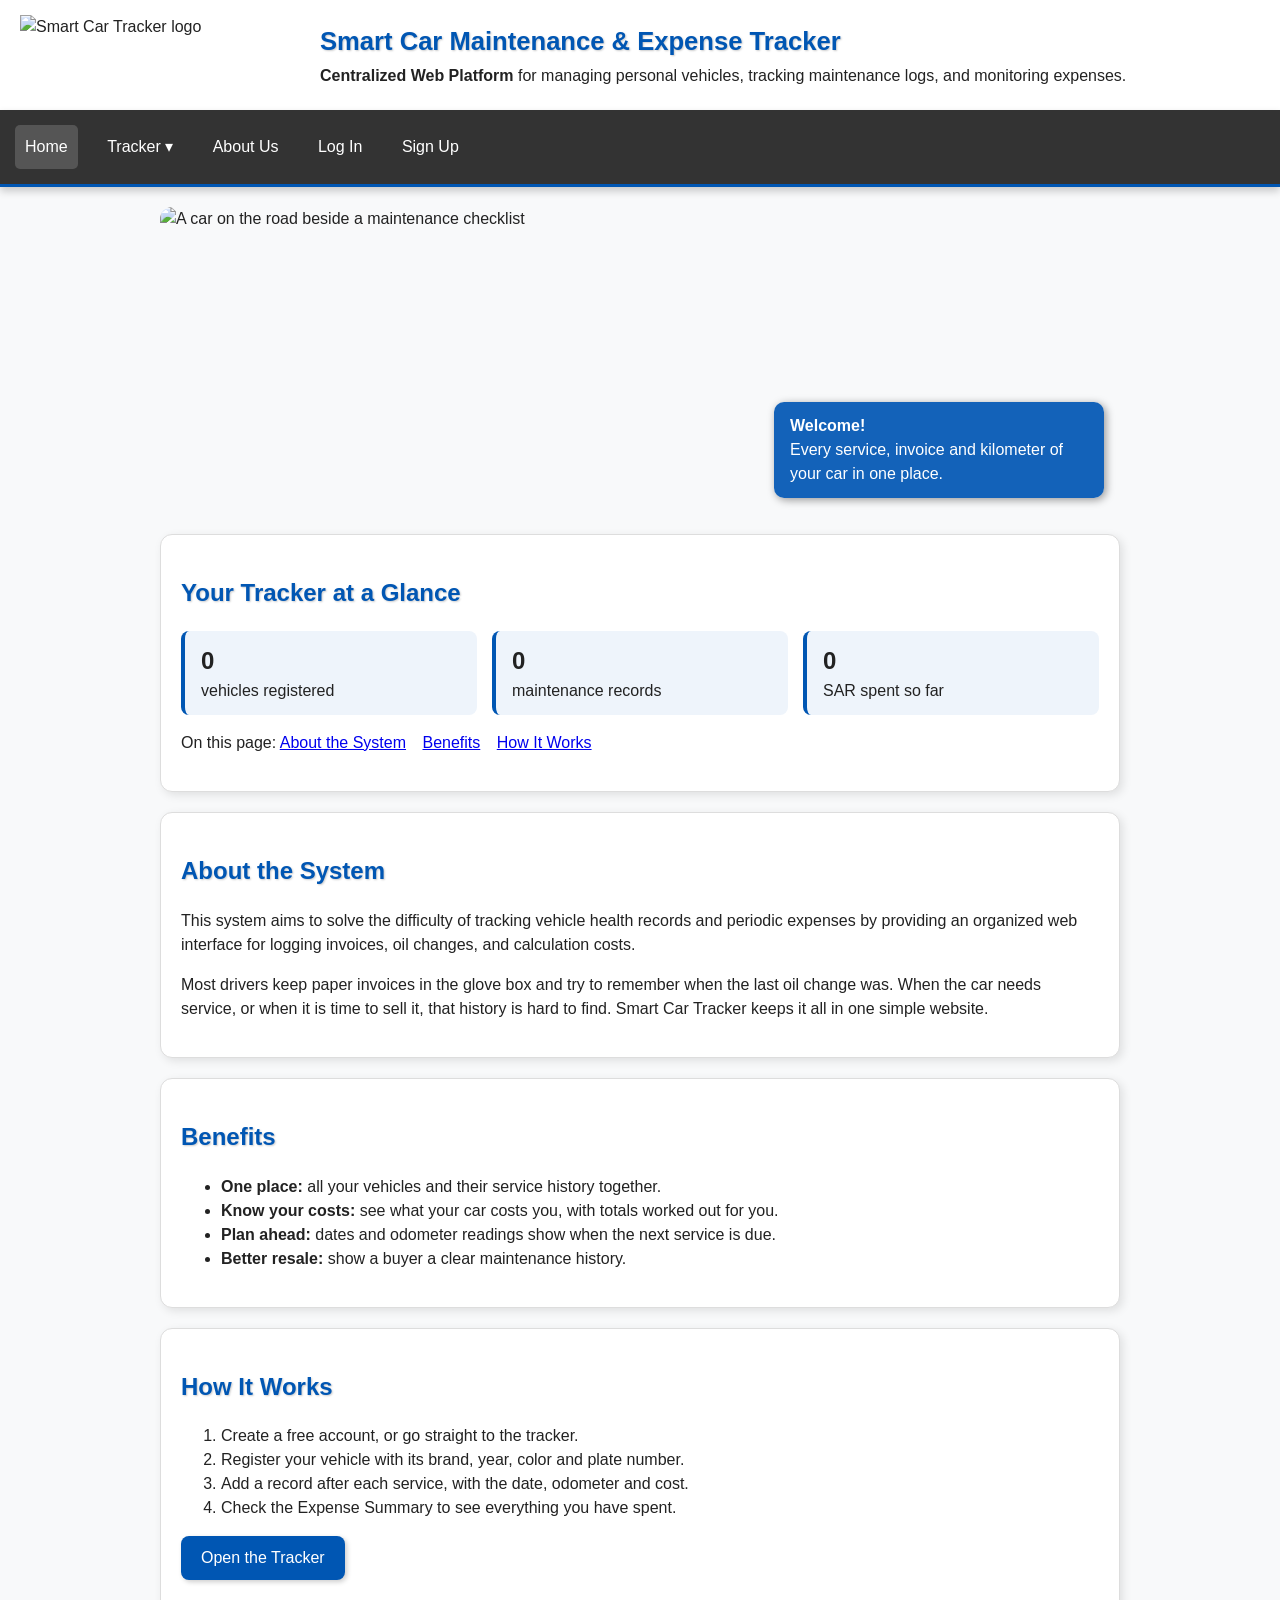
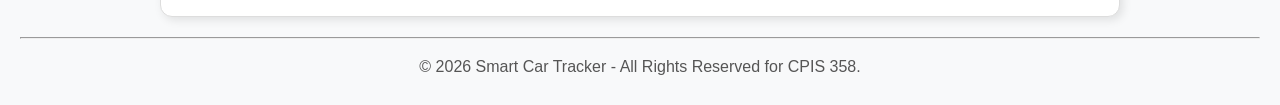
==== index.html @ 259e94d5 "Add files via upload" ====
<!DOCTYPE html>
<html lang="en" dir="ltr">
<head>
    <meta charset="UTF-8">
    <meta name="viewport" content="width=device-width, initial-scale=1.0">
    <meta name="description" content="Smart Car Maintenance &amp; Expense Tracker - CPIS 358 Project">
    <title>Home | Smart Car Maintenance &amp; Expense Tracker</title>
    <link rel="icon" href="images/logo.svg" type="image/svg+xml">
    <link rel="stylesheet" href="css.css">
    <style>
        .page-links a {
            margin-right: 12px;
        }

        .cta {
            background-color: #0056b3;
            border-radius: 8px;
            box-shadow: 2px 2px 5px rgba(0,0,0,0.2);
            color: white;
            display: inline-block;
            padding: 10px 20px;
            text-decoration: none;
        }
    </style>
</head>
<body>

    <header class="site-header">
        <img src="images/logo.svg" alt="Smart Car Tracker logo" width="260" height="80" usemap="#logo-map">
        <map name="logo-map">
            <area shape="rect" coords="0,0,260,80" href="about.html" alt="About us">
        </map>
        <div>
            <h1 class="highlight-title">Smart Car Maintenance &amp; Expense Tracker</h1>
            <p><strong>Centralized Web Platform</strong> for managing personal vehicles, tracking maintenance logs, and monitoring expenses.</p>
        </div>
    </header>

    <nav aria-label="Main menu">
        <ul class="menu">
            <li><a href="index.html">Home</a></li>
            <li class="has-sub">
                <a href="tracker.html">Tracker &#9662;</a>
                <ul class="submenu">
                    <li><a href="tracker.html#add-vehicle">Register New Vehicle</a></li>
                    <li><a href="tracker.html#add-maintenance">Add Maintenance Record</a></li>
                    <li><a href="tracker.html#expenses">Expense Summary</a></li>
                </ul>
            </li>
            <li><a href="about.html">About Us</a></li>
            <li class="guest-only"><a href="login.html">Log In</a></li>
            <li class="guest-only"><a href="signup.html">Sign Up</a></li>
            <li class="user-only" hidden><span class="user-name" id="user-name"></span></li>
            <li class="user-only" hidden><button type="button" class="link-button" id="logout">Log Out</button></li>
        </ul>
    </nav>

    <main>
        <div class="hero">
            <img src="images/hero.svg" alt="A car on the road beside a maintenance checklist" width="1000" height="320">
            <p class="hero-badge" style="margin: 0;"><strong id="greeting">Welcome!</strong><br>Every service, invoice and kilometer of your car in one place.</p>
        </div>

        <section>
            <h2 class="highlight-title">Your Tracker at a Glance</h2>
            <ul class="stats">
                <li><strong id="stat-vehicles">0</strong> vehicles registered</li>
                <li><strong id="stat-records">0</strong> maintenance records</li>
                <li><strong id="stat-cost">0</strong> SAR spent so far</li>
            </ul>
            <p class="page-links">On this page:
                <a href="#about">About the System</a>
                <a href="#benefits">Benefits</a>
                <a href="#how">How It Works</a>
            </p>
        </section>

        <section id="about">
            <article>
                <h2 class="highlight-title">About the System</h2>
                <p>This system aims to solve the difficulty of tracking vehicle health records and periodic expenses by providing an organized web interface for logging invoices, oil changes, and calculation costs.</p>
                <p>Most drivers keep paper invoices in the glove box and try to remember when the last oil change was. When the car needs service, or when it is time to sell it, that history is hard to find. Smart Car Tracker keeps it all in one simple website.</p>
            </article>
        </section>

        <section id="benefits">
            <article>
                <h2 class="highlight-title">Benefits</h2>
                <ul>
                    <li><strong>One place:</strong> all your vehicles and their service history together.</li>
                    <li><strong>Know your costs:</strong> see what your car costs you, with totals worked out for you.</li>
                    <li><strong>Plan ahead:</strong> dates and odometer readings show when the next service is due.</li>
                    <li><strong>Better resale:</strong> show a buyer a clear maintenance history.</li>
                </ul>
            </article>
        </section>

        <section id="how">
            <article>
                <h2 class="highlight-title">How It Works</h2>
                <ol>
                    <li>Create a free account, or go straight to the tracker.</li>
                    <li>Register your vehicle with its brand, year, color and plate number.</li>
                    <li>Add a record after each service, with the date, odometer and cost.</li>
                    <li>Check the Expense Summary to see everything you have spent.</li>
                </ol>
                <p><a class="cta" href="tracker.html">Open the Tracker</a></p>
            </article>
        </section>
    </main>

    <footer>
        <hr>
        <p style="text-align: center;">&copy; 2026 Smart Car Tracker - All Rights Reserved for CPIS 358.</p>
    </footer>

    <script src="script.js"></script>
    <script>
        // Embedded script: fills the home page summary from the saved data.
        var session = getSession();
        var records = readList(KEYS.records);

        if (session) {
            document.getElementById("greeting").textContent = "Welcome back, " + session.name + "!";
        }
        document.getElementById("stat-vehicles").textContent = readList(KEYS.vehicles).length;
        document.getElementById("stat-records").textContent = records.length;
        document.getElementById("stat-cost").textContent = formatNumber(totalCost(records));
    </script>
</body>
</html>
---- css.css ----
* {
    box-sizing: border-box;
}

[hidden] {
    display: none !important;
}

body {
    background-color: #f8f9fa;
    color: #222;
    font-family: Arial, Helvetica, sans-serif;
    line-height: 1.5;
    margin: 0;
}

img {
    border: 0;
}

/* Master page: the same header, menu and footer on every page */
.site-header {
    align-items: center;
    background-color: white;
    display: flex;
    flex-wrap: wrap;
    gap: 20px;
    padding: 15px 20px;
}

.site-header h1 {
    font-size: 1.6rem;
    margin: 0;
}

.site-header p {
    margin: 4px 0 0;
}

nav {
    background-color: #333;
    color: white;
    padding: 15px;
    position: sticky;
    top: 0;
    z-index: 100;
    border-bottom: 3px solid #0056b3;
    box-shadow: 0px 4px 8px rgba(0,0,0,0.2);
}

nav ul {
    list-style-type: none;
    margin: 0;
    padding: 0;
}

nav ul li {
    display: inline-block;
    margin-right: 15px;
    position: relative;
}

nav ul li a {
    color: white;
    display: inline-block;
    text-decoration: none;
    padding: 10px;
}

nav ul li a:hover,
nav ul li a:focus,
nav ul li a.active {
    background-color: #555;
    border-radius: 5px;
}

/* Dropdown menu, layered above the page content */
.submenu {
    background-color: #333;
    border-radius: 0 0 8px 8px;
    box-shadow: 0px 6px 10px rgba(0,0,0,0.3);
    display: none;
    left: 0;
    min-width: 230px;
    padding: 6px;
    position: absolute;
    top: 100%;
    z-index: 110;
}

.submenu li {
    display: block;
    margin: 0;
}

.submenu li a {
    display: block;
}

.has-sub:hover .submenu,
.has-sub:focus-within .submenu {
    display: block;
}

.user-name {
    color: #ffd166;
    padding: 10px;
}

.link-button {
    background: none;
    border: 1px solid #999;
    border-radius: 5px;
    color: white;
    cursor: pointer;
    font: inherit;
    padding: 8px 12px;
}

.link-button:hover {
    background-color: #555;
}

main {
    margin: 0 auto;
    max-width: 1000px;
}

section {
    background-color: white;
    margin: 20px;
    padding: 20px;
    border-radius: 12px;
    border: 1px solid #ddd;
    box-shadow: 3px 3px 10px rgba(0,0,0,0.1);
    position: relative;
    z-index: 10;
}

.highlight-title {
    color: #0056b3;
    text-shadow: 1px 1px 2px #ccc;
}

/* Home page banner: the badge is layered over the image */
.hero {
    border-radius: 12px;
    margin: 20px;
    overflow: hidden;
    position: relative;
}

.hero img {
    display: block;
    height: auto;
    position: relative;
    width: 100%;
    z-index: 1;
}

.hero-badge {
    background-color: rgba(0,86,179,0.92);
    border-radius: 10px;
    bottom: 16px;
    box-shadow: 2px 2px 8px rgba(0,0,0,0.4);
    color: white;
    max-width: 330px;
    padding: 12px 16px;
    position: absolute;
    right: 16px;
    z-index: 2;
}

.stats {
    display: flex;
    flex-wrap: wrap;
    gap: 15px;
    list-style: none;
    margin: 0;
    padding: 0;
}

.stats li {
    background-color: #eef4fb;
    border-left: 4px solid #0056b3;
    border-radius: 8px;
    flex: 1 1 180px;
    padding: 12px 16px;
}

.stats strong {
    display: block;
    font-size: 1.5rem;
}

/* Forms */
.form-narrow {
    margin-left: auto;
    margin-right: auto;
    max-width: 460px;
}

.field {
    margin: 0 0 14px;
}

.field label {
    display: block;
    font-weight: bold;
    margin-bottom: 4px;
}

.field small {
    color: #555;
    display: block;
    margin-top: 3px;
}

input[type="text"],
input[type="email"],
input[type="password"],
input[type="number"],
input[type="date"],
select,
textarea {
    border: 1px solid #aaa;
    border-radius: 6px;
    font: inherit;
    max-width: 100%;
    padding: 8px;
    width: 340px;
}

input:focus,
select:focus,
textarea:focus {
    border-color: #0056b3;
    box-shadow: 0 0 0 3px rgba(0,86,179,0.2);
    outline: none;
}

input[type="color"] {
    height: 38px;
    width: 70px;
}

fieldset {
    border: 1px solid #ddd;
    border-radius: 8px;
    margin: 0 0 14px;
    padding: 10px 14px;
}

fieldset label {
    display: block;
    padding: 3px 0;
}

input[type="submit"] {
    background-color: #0056b3;
    color: white;
    border: none;
    padding: 10px 20px;
    border-radius: 8px;
    cursor: pointer;
    box-shadow: 2px 2px 5px rgba(0,0,0,0.2);
}

input[type="submit"]:hover {
    background-color: #004494;
}

input[type="reset"] {
    background-color: white;
    border: 1px solid #999;
    border-radius: 8px;
    cursor: pointer;
    padding: 10px 20px;
}

.msg {
    border-radius: 6px;
    margin: 12px 0 0;
    padding: 8px 12px;
}

.msg:empty {
    display: none;
}

.msg.ok {
    background-color: #e6f4ea;
    color: #1e6b34;
}

.msg.error {
    background-color: #fdecea;
    color: #a31515;
}

p.note {
    background-color: #fff8e1;
    border-left: 4px solid #e0a800;
    border-radius: 4px;
    padding: 8px 12px;
}

/* Tables */
.table-wrap {
    overflow-x: auto;
}

table.data {
    border-collapse: collapse;
    width: 100%;
}

table.data caption {
    font-weight: bold;
    padding: 8px;
}

table.data th,
table.data td {
    border: 1px solid #ccc;
    padding: 8px 10px;
    text-align: left;
}

table.data thead th {
    background-color: #0056b3;
    color: white;
}

table.data tbody tr:nth-child(even) {
    background-color: #f3f6fa;
}

table.data tfoot {
    background-color: #eef4fb;
    font-weight: bold;
}

.swatch {
    border: 1px solid #888;
    border-radius: 50%;
    display: inline-block;
    height: 18px;
    vertical-align: middle;
    width: 18px;
}

.delete-btn {
    background-color: white;
    border: 1px solid #a31515;
    border-radius: 5px;
    color: #a31515;
    cursor: pointer;
    padding: 3px 9px;
}

.delete-btn:hover {
    background-color: #fdecea;
}

footer {
    color: #555;
    padding: 0 20px 10px;
}

@media (max-width: 600px) {
    .site-header h1 {
        font-size: 1.3rem;
    }

    nav {
        padding: 8px;
    }

    nav ul li {
        margin-right: 2px;
    }

    section,
    .hero {
        margin: 12px;
    }

    section {
        padding: 14px;
    }

    .hero-badge {
        border-radius: 0;
        bottom: auto;
        max-width: none;
        position: relative;
        right: auto;
    }
}
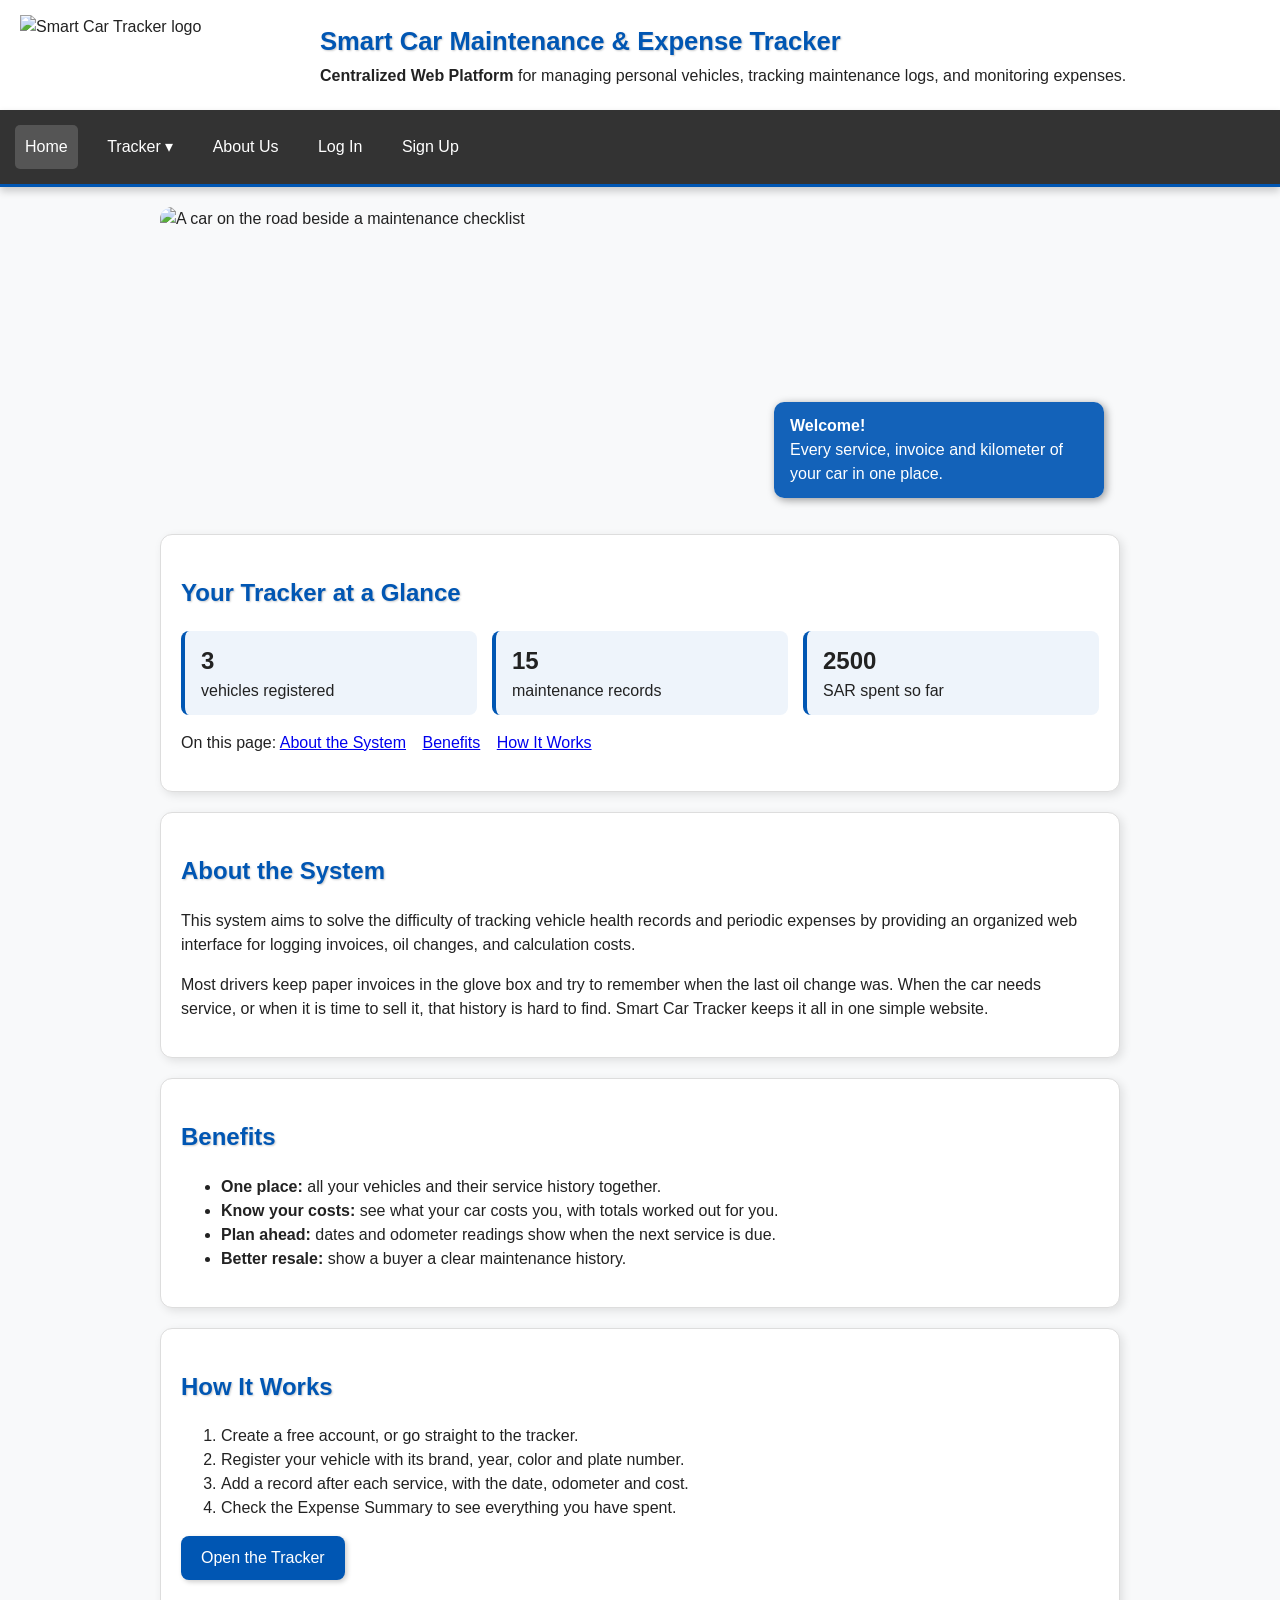
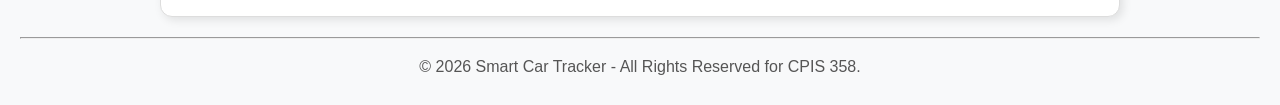
==== commit 20f432e9: "Delete old unused Project.html file. clean up." ====
--- a/index.html
+++ b/index.html
@@ -38,7 +38,7 @@
 
     <nav aria-label="Main menu">
         <ul class="menu">
-            <li><a href="index.html">Home</a></li>
+            <li><a class="active" href="index.html">Home</a></li>
             <li class="has-sub">
                 <a href="tracker.html">Tracker &#9662;</a>
                 <ul class="submenu">
@@ -48,10 +48,10 @@
                 </ul>
             </li>
             <li><a href="about.html">About Us</a></li>
-            <li class="guest-only"><a href="login.html">Log In</a></li>
-            <li class="guest-only"><a href="signup.html">Sign Up</a></li>
-            <li class="user-only" hidden><span class="user-name" id="user-name"></span></li>
-            <li class="user-only" hidden><button type="button" class="link-button" id="logout">Log Out</button></li>
+            <li id="menu-login"><a href="login.html">Log In</a></li>
+            <li id="menu-signup"><a href="signup.html">Sign Up</a></li>
+            <li id="menu-user" style="display: none;"><span class="user-name" id="user-name"></span></li>
+            <li id="menu-logout" style="display: none;"><button type="button" class="link-button" onclick="logOut()">Log Out</button></li>
         </ul>
     </nav>
 
@@ -64,9 +64,9 @@
         <section>
             <h2 class="highlight-title">Your Tracker at a Glance</h2>
             <ul class="stats">
-                <li><strong id="stat-vehicles">0</strong> vehicles registered</li>
-                <li><strong id="stat-records">0</strong> maintenance records</li>
-                <li><strong id="stat-cost">0</strong> SAR spent so far</li>
+                <li><strong id="stat-vehicles">3</strong> vehicles registered</li>
+                <li><strong id="stat-records">15</strong> maintenance records</li>
+                <li><strong id="stat-cost">2500</strong> SAR spent so far</li>
             </ul>
             <p class="page-links">On this page:
                 <a href="#about">About the System</a>
@@ -115,17 +115,6 @@
     </footer>
 
     <script src="script.js"></script>
-    <script>
-        // Embedded script: fills the home page summary from the saved data.
-        var session = getSession();
-        var records = readList(KEYS.records);
-
-        if (session) {
-            document.getElementById("greeting").textContent = "Welcome back, " + session.name + "!";
-        }
-        document.getElementById("stat-vehicles").textContent = readList(KEYS.vehicles).length;
-        document.getElementById("stat-records").textContent = records.length;
-        document.getElementById("stat-cost").textContent = formatNumber(totalCost(records));
-    </script>
+    
 </body>
 </html>
--- a/css.css
+++ b/css.css
@@ -18,7 +18,6 @@
     border: 0;
 }
 
-/* Master page: the same header, menu and footer on every page */
 .site-header {
     align-items: center;
     background-color: white;
@@ -74,7 +73,6 @@
     border-radius: 5px;
 }
 
-/* Dropdown menu, layered above the page content */
 .submenu {
     background-color: #333;
     border-radius: 0 0 8px 8px;
@@ -142,7 +140,6 @@
     text-shadow: 1px 1px 2px #ccc;
 }
 
-/* Home page banner: the badge is layered over the image */
 .hero {
     border-radius: 12px;
     margin: 20px;
@@ -288,16 +285,6 @@
     display: none;
 }
 
-.msg.ok {
-    background-color: #e6f4ea;
-    color: #1e6b34;
-}
-
-.msg.error {
-    background-color: #fdecea;
-    color: #a31515;
-}
-
 p.note {
     background-color: #fff8e1;
     border-left: 4px solid #e0a800;
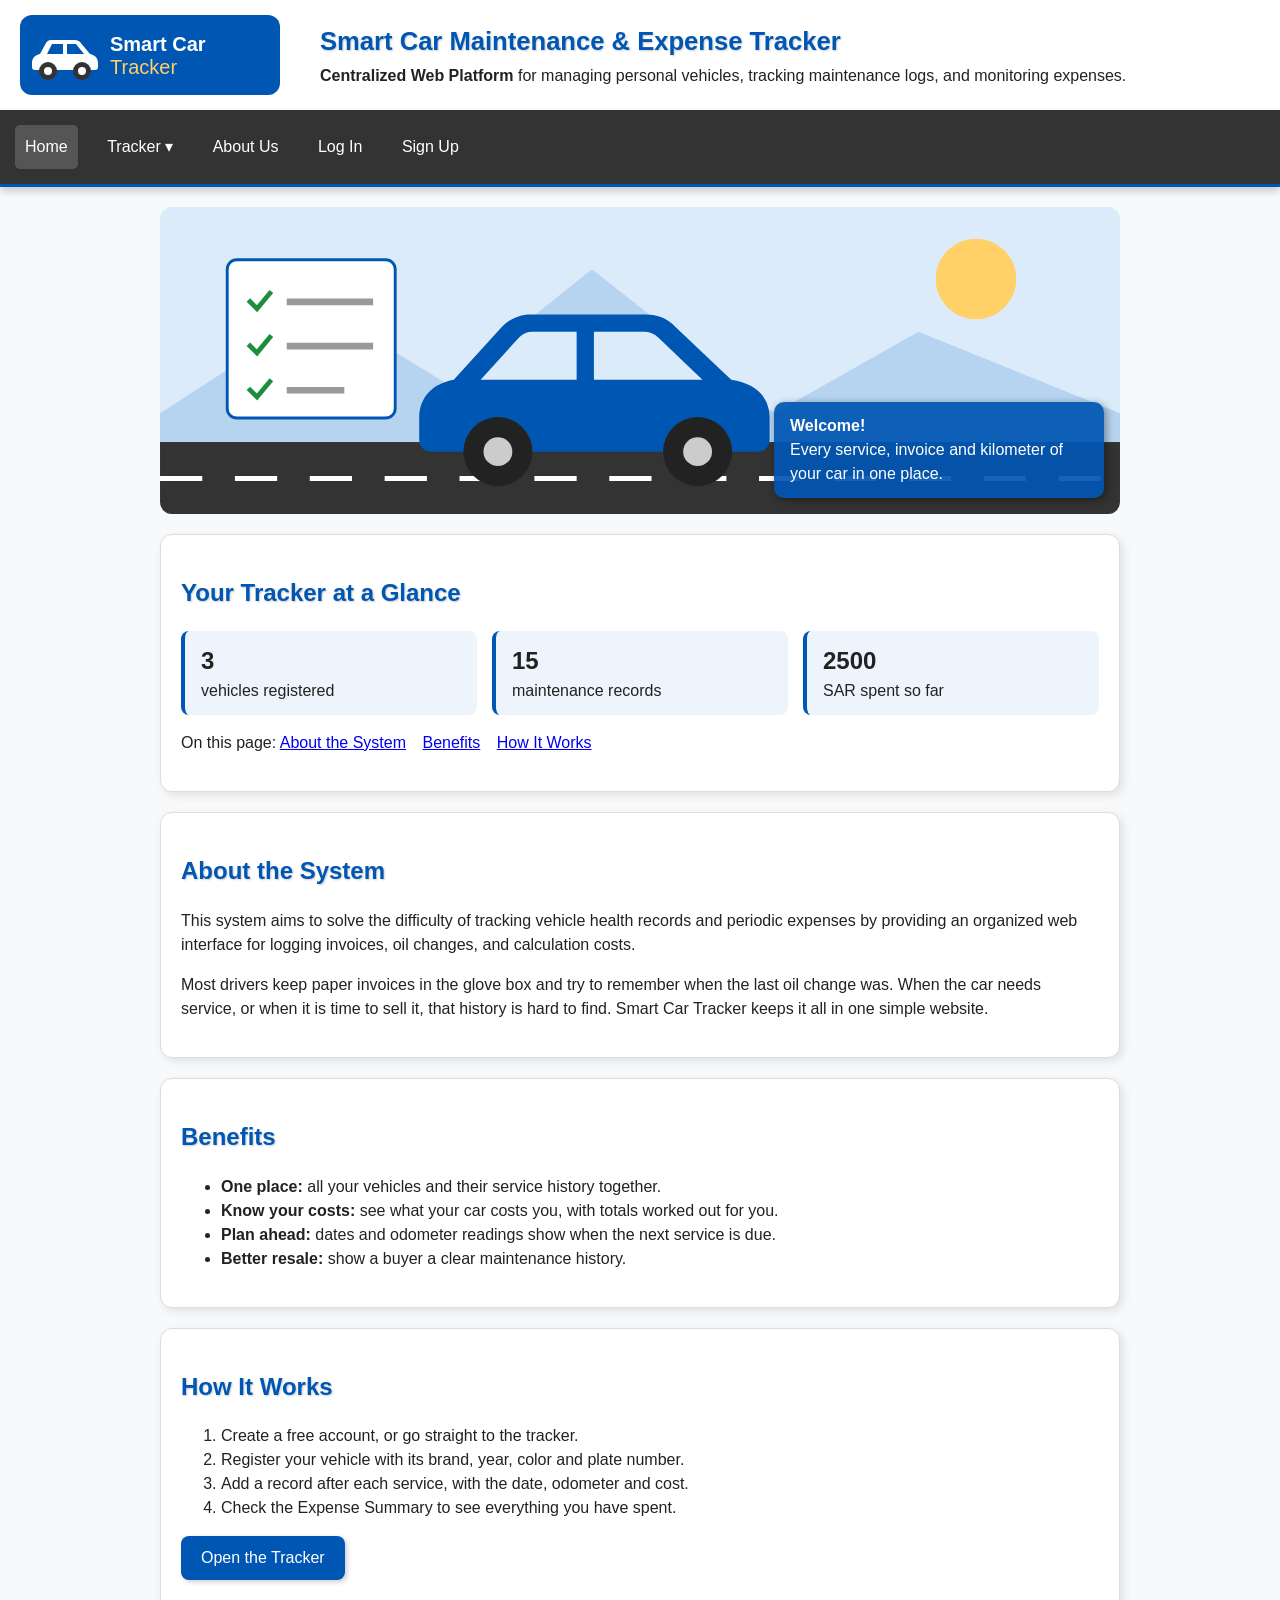
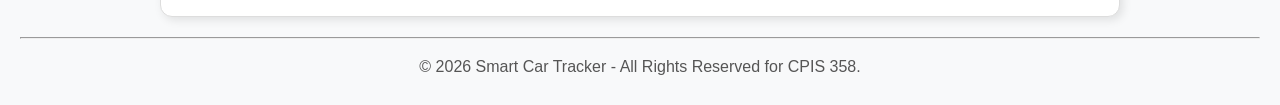
==== commit 7bff0c4a: "Fix image paths" ====
--- a/index.html
+++ b/index.html
@@ -26,7 +26,7 @@
 <body>
 
     <header class="site-header">
-        <img src="images/logo.svg" alt="Smart Car Tracker logo" width="260" height="80" usemap="#logo-map">
+        <img src="logo.svg" alt="Smart Car Tracker logo" width="260" height="80" usemap="#logo-map">
         <map name="logo-map">
             <area shape="rect" coords="0,0,260,80" href="about.html" alt="About us">
         </map>
@@ -57,7 +57,7 @@
 
     <main>
         <div class="hero">
-            <img src="images/hero.svg" alt="A car on the road beside a maintenance checklist" width="1000" height="320">
+            <img src="hero.svg" alt="A car on the road beside a maintenance checklist" width="1000" height="320">
             <p class="hero-badge" style="margin: 0;"><strong id="greeting">Welcome!</strong><br>Every service, invoice and kilometer of your car in one place.</p>
         </div>
 
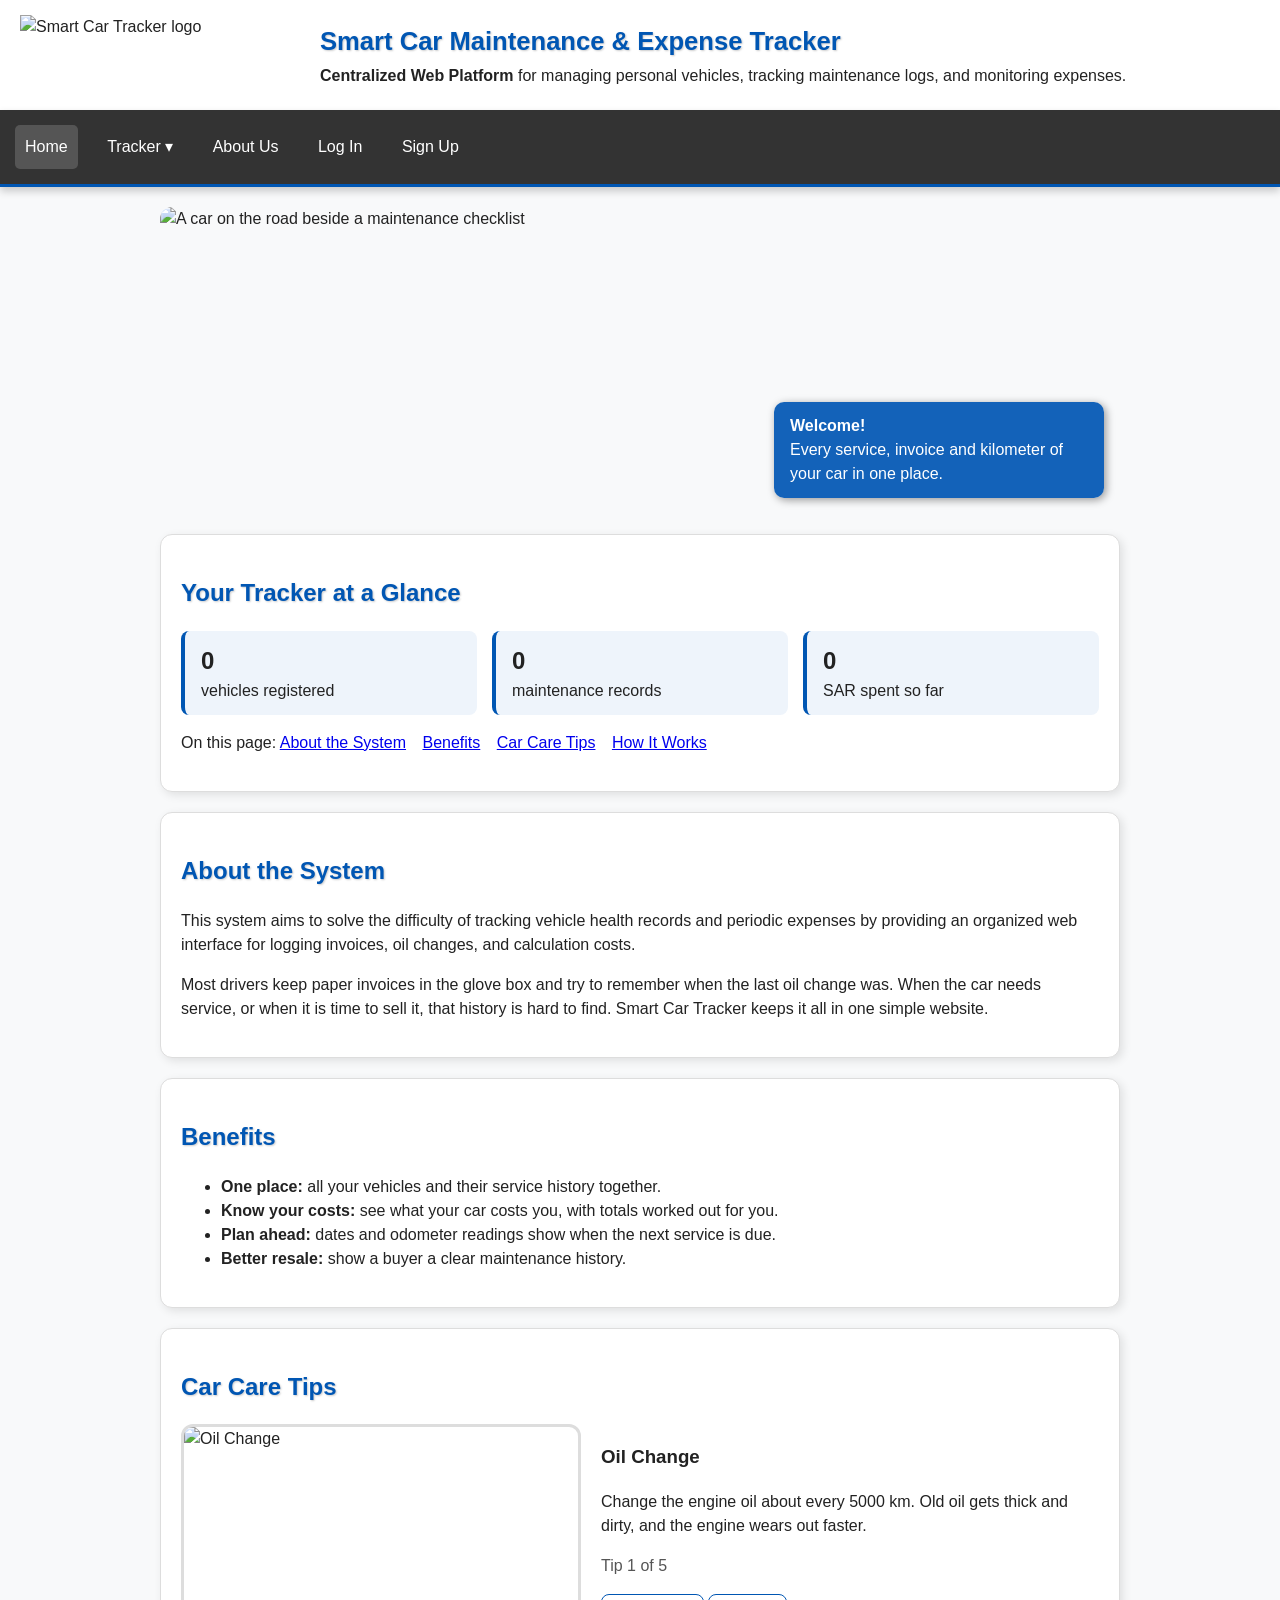
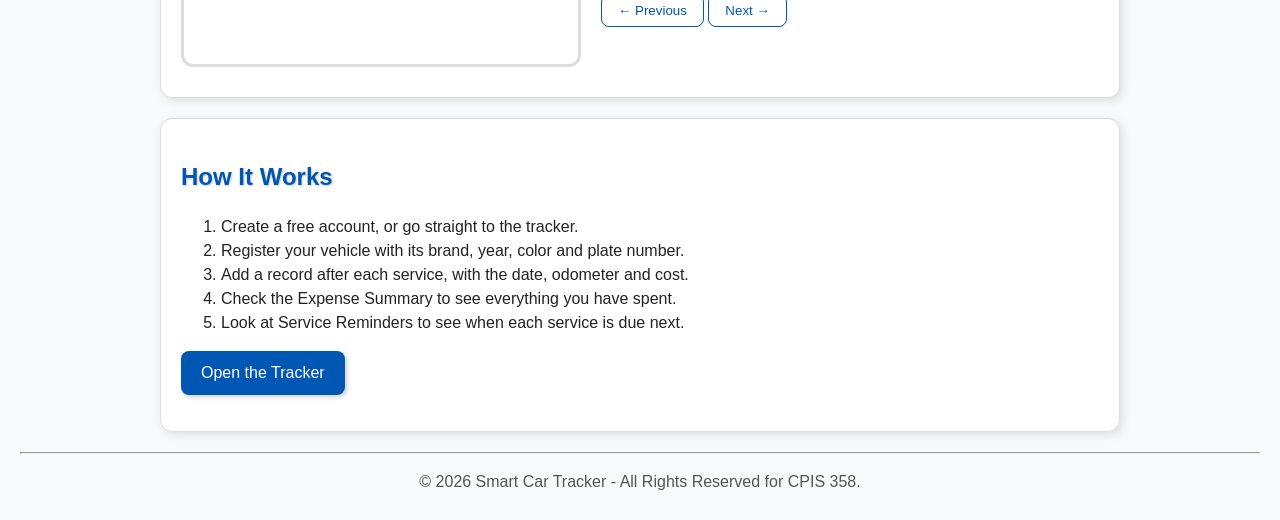
==== commit 4d015f45: "Add files via upload" ====
--- a/index.html
+++ b/index.html
@@ -26,7 +26,7 @@
 <body>
 
     <header class="site-header">
-        <img src="logo.svg" alt="Smart Car Tracker logo" width="260" height="80" usemap="#logo-map">
+        <img src="images/logo.svg" alt="Smart Car Tracker logo" width="260" height="80" usemap="#logo-map">
         <map name="logo-map">
             <area shape="rect" coords="0,0,260,80" href="about.html" alt="About us">
         </map>
@@ -45,6 +45,7 @@
                     <li><a href="tracker.html#add-vehicle">Register New Vehicle</a></li>
                     <li><a href="tracker.html#add-maintenance">Add Maintenance Record</a></li>
                     <li><a href="tracker.html#expenses">Expense Summary</a></li>
+                    <li><a href="tracker.html#reminders">Service Reminders</a></li>
                 </ul>
             </li>
             <li><a href="about.html">About Us</a></li>
@@ -57,20 +58,21 @@
 
     <main>
         <div class="hero">
-            <img src="hero.svg" alt="A car on the road beside a maintenance checklist" width="1000" height="320">
+            <img src="images/hero.svg" alt="A car on the road beside a maintenance checklist" width="1000" height="320">
             <p class="hero-badge" style="margin: 0;"><strong id="greeting">Welcome!</strong><br>Every service, invoice and kilometer of your car in one place.</p>
         </div>
 
         <section>
             <h2 class="highlight-title">Your Tracker at a Glance</h2>
             <ul class="stats">
-                <li><strong id="stat-vehicles">3</strong> vehicles registered</li>
-                <li><strong id="stat-records">15</strong> maintenance records</li>
-                <li><strong id="stat-cost">2500</strong> SAR spent so far</li>
+                <li><strong id="stat-vehicles">0</strong> vehicles registered</li>
+                <li><strong id="stat-records">0</strong> maintenance records</li>
+                <li><strong id="stat-cost">0</strong> SAR spent so far</li>
             </ul>
             <p class="page-links">On this page:
                 <a href="#about">About the System</a>
                 <a href="#benefits">Benefits</a>
+                <a href="#tips">Car Care Tips</a>
                 <a href="#how">How It Works</a>
             </p>
         </section>
@@ -95,6 +97,20 @@
             </article>
         </section>
 
+        <section id="tips">
+            <h2 class="highlight-title">Car Care Tips</h2>
+            <div class="tip-box">
+                <img id="tip-image" src="images/tip-oil.svg" alt="Oil Change" width="400" height="240" onmouseover="highlightTip(true)" onmouseout="highlightTip(false)">
+                <h3 id="tip-title">Oil Change</h3>
+                <p id="tip-text">Change the engine oil about every 5000 km. Old oil gets thick and dirty, and the engine wears out faster.</p>
+                <p id="tip-count" class="tip-count">Tip 1 of 5</p>
+                <p>
+                    <button type="button" class="tip-btn" onclick="changeTip(-1)">&#8592; Previous</button>
+                    <button type="button" class="tip-btn" onclick="changeTip(1)">Next &#8594;</button>
+                </p>
+            </div>
+        </section>
+
         <section id="how">
             <article>
                 <h2 class="highlight-title">How It Works</h2>
@@ -103,6 +119,7 @@
                     <li>Register your vehicle with its brand, year, color and plate number.</li>
                     <li>Add a record after each service, with the date, odometer and cost.</li>
                     <li>Check the Expense Summary to see everything you have spent.</li>
+                    <li>Look at Service Reminders to see when each service is due next.</li>
                 </ol>
                 <p><a class="cta" href="tracker.html">Open the Tracker</a></p>
             </article>
@@ -115,6 +132,57 @@
     </footer>
 
     <script src="script.js"></script>
-    
+    <script>
+        // Embedded script: fills the home page summary from the saved data.
+        var session = getSession();
+        var records = readList(RECORDS_KEY);
+
+        if (session != null) {
+            document.getElementById("greeting").innerHTML = "Welcome back, " + safeText(session.name) + "!";
+        }
+        document.getElementById("stat-vehicles").innerHTML = readList(VEHICLES_KEY).length;
+        document.getElementById("stat-records").innerHTML = records.length;
+        document.getElementById("stat-cost").innerHTML = totalCost(records);
+
+        // Car Care Tips: the Previous and Next buttons change the picture and the text.
+        var tipTitles = ["Oil Change", "Tires", "Brakes", "Battery", "Periodic Inspection"];
+        var tipTexts = [
+            "Change the engine oil about every 5000 km. Old oil gets thick and dirty, and the engine wears out faster.",
+            "Check the tire pressure once a month and change the tires about every 40000 km, or sooner if the tread is low.",
+            "If you hear squeaking or the car takes longer to stop, check the brakes. Brake pads last about 30000 km.",
+            "Hot weather is hard on batteries. Test the battery before summer and change it about every 60000 km.",
+            "A full inspection every 10000 km finds small problems before they become expensive repairs."
+        ];
+        var tipNumber = 0;
+
+        function changeTip(step) {
+            tipNumber = tipNumber + step;
+            if (tipNumber < 0) {
+                tipNumber = tipTitles.length - 1;
+            } else if (tipNumber >= tipTitles.length) {
+                tipNumber = 0;
+            }
+            var image = document.getElementById("tip-image");
+            image.src = SERVICE_PICTURES[tipTitles[tipNumber]];
+            image.alt = tipTitles[tipNumber];
+            document.getElementById("tip-title").innerHTML = tipTitles[tipNumber];
+            document.getElementById("tip-text").innerHTML = tipTexts[tipNumber];
+            document.getElementById("tip-count").innerHTML = "Tip " + (tipNumber + 1) + " of " + tipTitles.length;
+        }
+
+        // Called by onmouseover and onmouseout on the tip picture.
+        function highlightTip(on) {
+            var image = document.getElementById("tip-image");
+            if (on) {
+                image.style.borderColor = "#0056b3";
+                image.style.boxShadow = "4px 4px 12px rgba(0,86,179,0.4)";
+                document.getElementById("tip-title").style.color = "#0056b3";
+            } else {
+                image.style.borderColor = "";
+                image.style.boxShadow = "";
+                document.getElementById("tip-title").style.color = "";
+            }
+        }
+    </script>
 </body>
 </html>
--- a/css.css
+++ b/css.css
@@ -18,6 +18,7 @@
     border: 0;
 }
 
+/* Master page: the same header, menu and footer on every page */
 .site-header {
     align-items: center;
     background-color: white;
@@ -73,6 +74,7 @@
     border-radius: 5px;
 }
 
+/* Dropdown menu, layered above the page content */
 .submenu {
     background-color: #333;
     border-radius: 0 0 8px 8px;
@@ -140,6 +142,7 @@
     text-shadow: 1px 1px 2px #ccc;
 }
 
+/* Home page banner: the badge is layered over the image */
 .hero {
     border-radius: 12px;
     margin: 20px;
@@ -285,6 +288,65 @@
     display: none;
 }
 
+.error-text {
+    color: #a31515;
+    display: block;
+    font-size: 0.9em;
+    margin-top: 3px;
+}
+
+/* Car Care Tips on the home page: the picture floats beside the text */
+.tip-box {
+    overflow: hidden;
+}
+
+.tip-box img {
+    border: 3px solid #ddd;
+    border-radius: 12px;
+    float: left;
+    height: auto;
+    margin: 0 20px 10px 0;
+    max-width: 100%;
+}
+
+.tip-count {
+    color: #555;
+}
+
+.tip-btn {
+    background-color: white;
+    border: 1px solid #0056b3;
+    border-radius: 8px;
+    color: #0056b3;
+    cursor: pointer;
+    padding: 8px 16px;
+}
+
+.tip-btn:hover {
+    background-color: #eef4fb;
+}
+
+/* Picture that changes with the service type on the tracker page */
+.service-box img {
+    border: 1px solid #ddd;
+    border-radius: 8px;
+    margin-right: 12px;
+    vertical-align: middle;
+}
+
+.reminders {
+    list-style: none;
+    padding: 0;
+}
+
+.reminders li {
+    background-color: #f8f9fa;
+    border-left: 5px solid #0056b3;
+    border-radius: 6px;
+    margin-bottom: 8px;
+    padding: 10px 14px;
+}
+
 p.note {
     background-color: #fff8e1;
     border-left: 4px solid #e0a800;
@@ -377,6 +439,11 @@
         padding: 14px;
     }
 
+    .tip-box img {
+        float: none;
+        margin-right: 0;
+    }
+
     .hero-badge {
         border-radius: 0;
         bottom: auto;
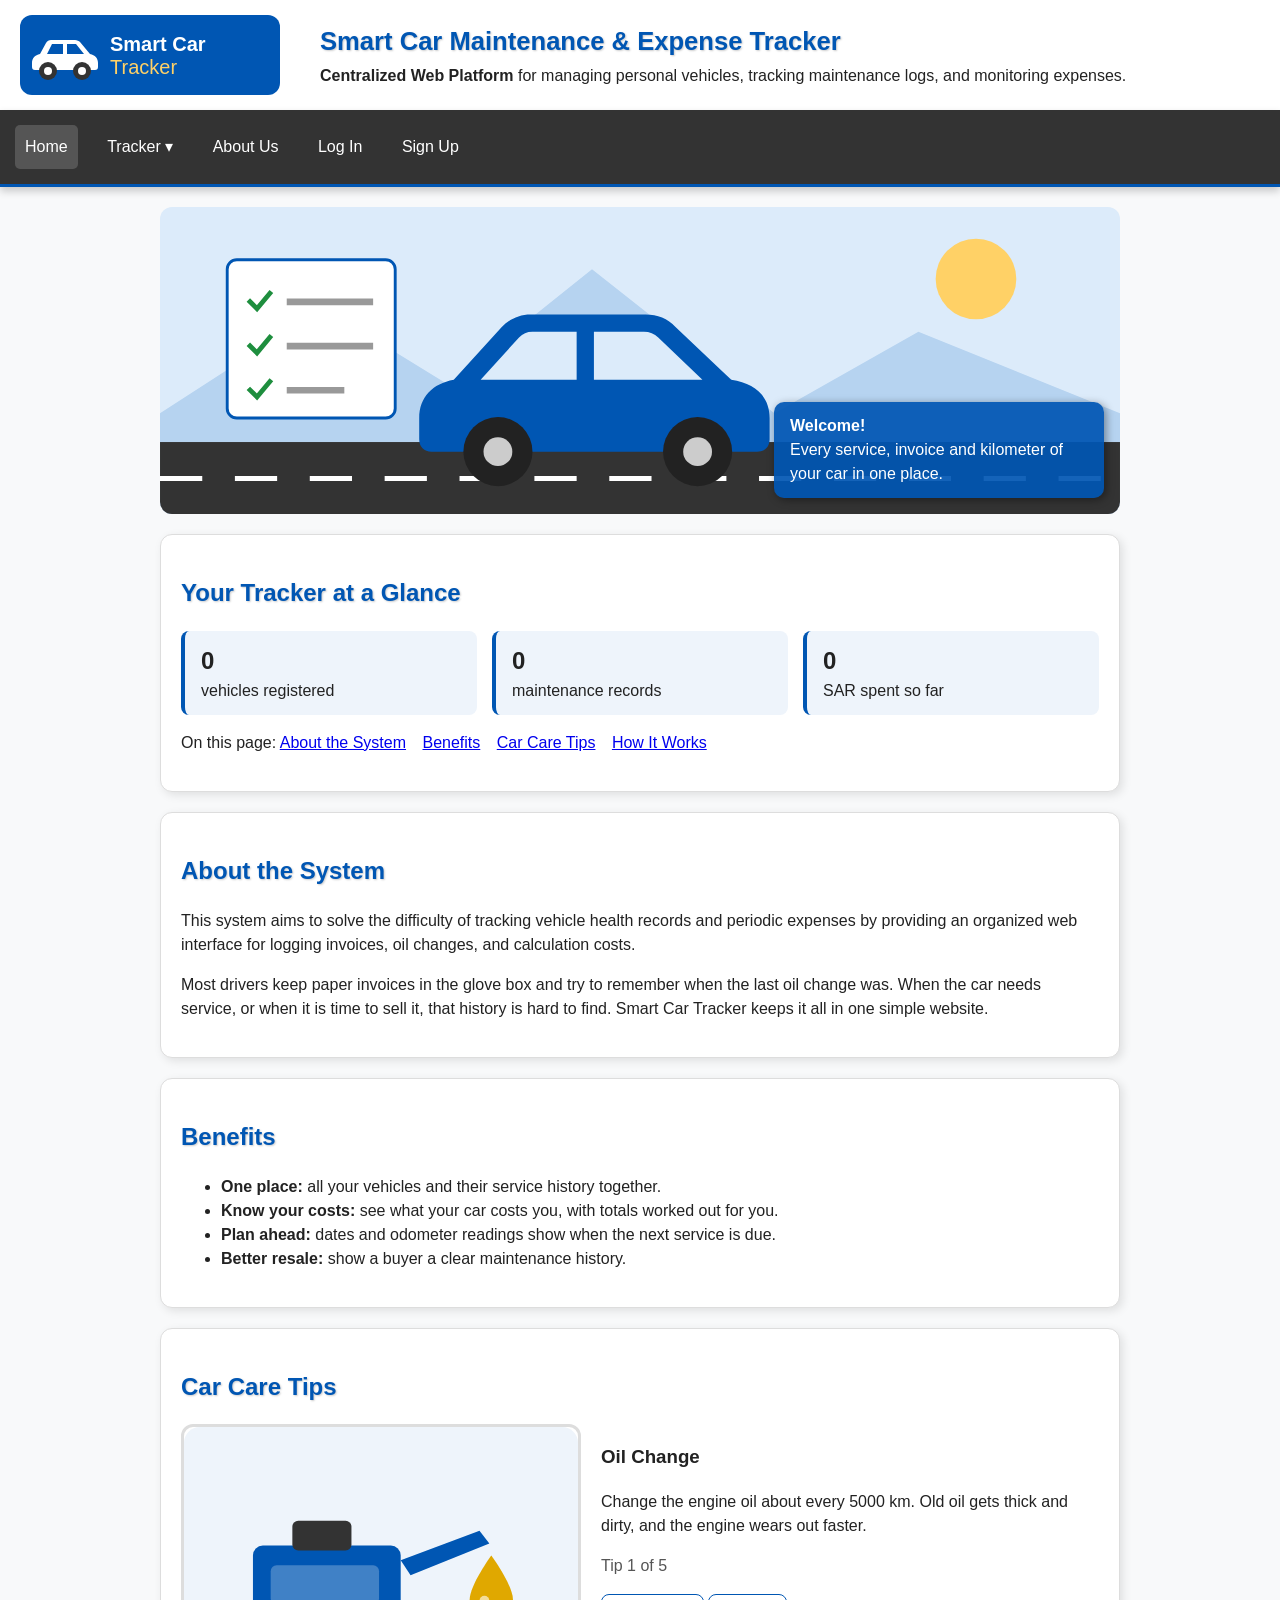
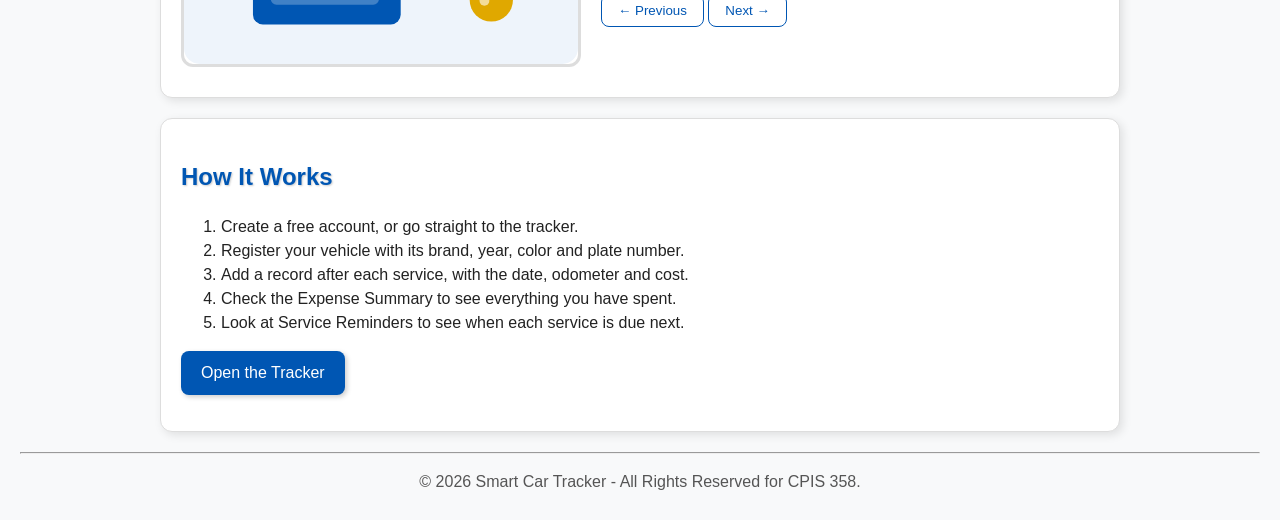
==== commit a64d6519: "changed the images src" ====
--- a/index.html
+++ b/index.html
@@ -5,7 +5,7 @@
     <meta name="viewport" content="width=device-width, initial-scale=1.0">
     <meta name="description" content="Smart Car Maintenance &amp; Expense Tracker - CPIS 358 Project">
     <title>Home | Smart Car Maintenance &amp; Expense Tracker</title>
-    <link rel="icon" href="images/logo.svg" type="image/svg+xml">
+    <link rel="icon" href="logo.svg" type="image/svg+xml">
     <link rel="stylesheet" href="css.css">
     <style>
         .page-links a {
@@ -26,7 +26,7 @@
 <body>
 
     <header class="site-header">
-        <img src="images/logo.svg" alt="Smart Car Tracker logo" width="260" height="80" usemap="#logo-map">
+        <img src="logo.svg" alt="Smart Car Tracker logo" width="260" height="80" usemap="#logo-map">
         <map name="logo-map">
             <area shape="rect" coords="0,0,260,80" href="about.html" alt="About us">
         </map>
@@ -58,7 +58,7 @@
 
     <main>
         <div class="hero">
-            <img src="images/hero.svg" alt="A car on the road beside a maintenance checklist" width="1000" height="320">
+            <img src="hero.svg" alt="A car on the road beside a maintenance checklist" width="1000" height="320">
             <p class="hero-badge" style="margin: 0;"><strong id="greeting">Welcome!</strong><br>Every service, invoice and kilometer of your car in one place.</p>
         </div>
 
@@ -100,7 +100,7 @@
         <section id="tips">
             <h2 class="highlight-title">Car Care Tips</h2>
             <div class="tip-box">
-                <img id="tip-image" src="images/tip-oil.svg" alt="Oil Change" width="400" height="240" onmouseover="highlightTip(true)" onmouseout="highlightTip(false)">
+                <img id="tip-image" src="tip-oil.svg" alt="Oil Change" width="400" height="240" onmouseover="highlightTip(true)" onmouseout="highlightTip(false)">
                 <h3 id="tip-title">Oil Change</h3>
                 <p id="tip-text">Change the engine oil about every 5000 km. Old oil gets thick and dirty, and the engine wears out faster.</p>
                 <p id="tip-count" class="tip-count">Tip 1 of 5</p>
@@ -133,7 +133,6 @@
 
     <script src="script.js"></script>
     <script>
-        // Embedded script: fills the home page summary from the saved data.
         var session = getSession();
         var records = readList(RECORDS_KEY);
 
@@ -144,7 +143,6 @@
         document.getElementById("stat-records").innerHTML = records.length;
         document.getElementById("stat-cost").innerHTML = totalCost(records);
 
-        // Car Care Tips: the Previous and Next buttons change the picture and the text.
         var tipTitles = ["Oil Change", "Tires", "Brakes", "Battery", "Periodic Inspection"];
         var tipTexts = [
             "Change the engine oil about every 5000 km. Old oil gets thick and dirty, and the engine wears out faster.",
@@ -170,7 +168,6 @@
             document.getElementById("tip-count").innerHTML = "Tip " + (tipNumber + 1) + " of " + tipTitles.length;
         }
 
-        // Called by onmouseover and onmouseout on the tip picture.
         function highlightTip(on) {
             var image = document.getElementById("tip-image");
             if (on) {
--- a/css.css
+++ b/css.css
@@ -18,7 +18,6 @@
     border: 0;
 }
 
-/* Master page: the same header, menu and footer on every page */
 .site-header {
     align-items: center;
     background-color: white;
@@ -74,7 +73,6 @@
     border-radius: 5px;
 }
 
-/* Dropdown menu, layered above the page content */
 .submenu {
     background-color: #333;
     border-radius: 0 0 8px 8px;
@@ -142,7 +140,6 @@
     text-shadow: 1px 1px 2px #ccc;
 }
 
-/* Home page banner: the badge is layered over the image */
 .hero {
     border-radius: 12px;
     margin: 20px;
@@ -295,7 +292,6 @@
     margin-top: 3px;
 }
 
-/* Car Care Tips on the home page: the picture floats beside the text */
 .tip-box {
     overflow: hidden;
 }
@@ -326,7 +322,6 @@
     background-color: #eef4fb;
 }
 
-/* Picture that changes with the service type on the tracker page */
 .service-box img {
     border: 1px solid #ddd;
     border-radius: 8px;
@@ -354,7 +349,6 @@
     padding: 8px 12px;
 }
 
-/* Tables */
 .table-wrap {
     overflow-x: auto;
 }
